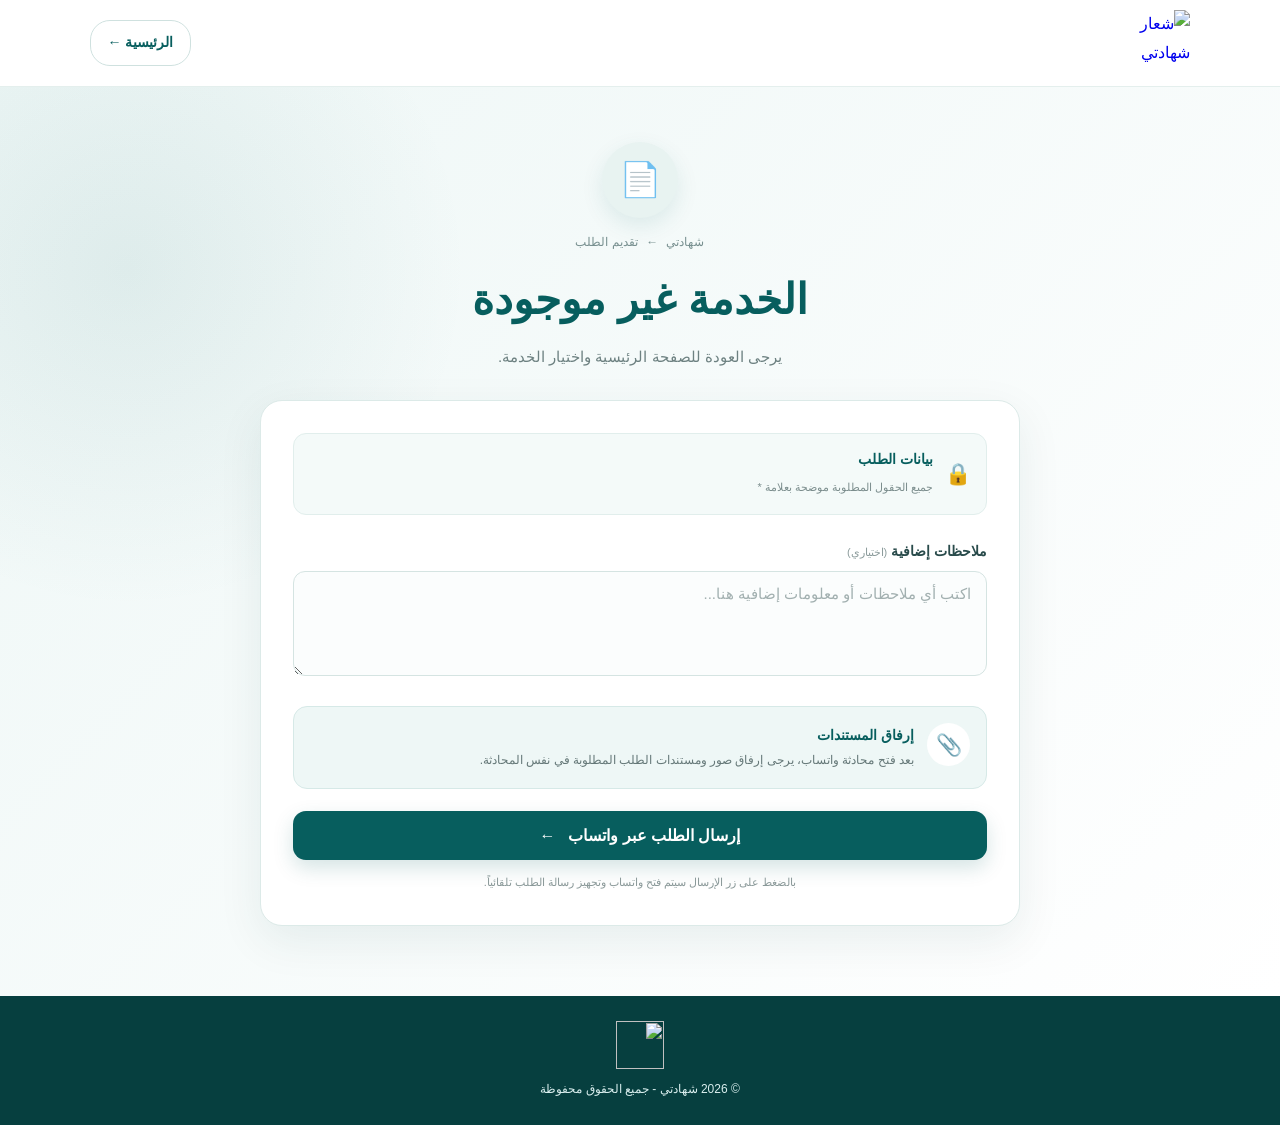
==== service.html @ 915d2704 "Add files via upload" ====
<!DOCTYPE html>
<html lang="ar" dir="rtl">

<head>
    <meta charset="UTF-8">
    <meta name="viewport" content="width=device-width, initial-scale=1.0">

    <title>شهادتي | طلب استخراج الشهادة</title>

    <meta name="description"
        content="نموذج طلب استخراج الشهادة عبر منصة شهادتي. أدخل بياناتك ثم أرسل الطلب عبر واتساب.">
    <meta name="theme-color" content="#075e5e">

    <link rel="icon" type="image/png" href="images/favicon.png">
    <link rel="apple-touch-icon" href="images/apple-touch-icon.png">

    <link rel="stylesheet" href="style.css">
</head>

<body>

    <header class="header">
        <a href="index.html" class="brand" aria-label="شهادتي - الرئيسية">
            <img src="images/logo.png" alt="شعار شهادتي">
        </a>

        <a href="index.html" class="back-btn">الرئيسية ←</a>
    </header>

    <main class="service-page">

        <div class="service-title">
            <div class="service-icon" id="serviceIcon">📄</div>

            <div class="breadcrumb">
                شهادتي <span>←</span> تقديم الطلب
            </div>

            <h1 id="serviceTitle">استخراج الشهادة</h1>

            <p id="serviceDescription">
                يرجى إدخال البيانات المطلوبة بدقة.
            </p>
        </div>

        <form id="certificateForm" class="certificate-form">

            <div class="form-top-note">
                <span>🔒</span>
                <div>
                    <strong>بيانات الطلب</strong>
                    <small>جميع الحقول المطلوبة موضحة بعلامة *</small>
                </div>
            </div>

            <div id="formFields"></div>

            <div class="form-group">
                <label for="notes">
                    ملاحظات إضافية
                    <span class="optional">(اختياري)</span>
                </label>

                <textarea
                    id="notes"
                    name="notes"
                    rows="4"
                    placeholder="اكتب أي ملاحظات أو معلومات إضافية هنا..."></textarea>
            </div>

            <div class="upload-notice">
                <div class="notice-icon">📎</div>

                <div>
                    <strong>إرفاق المستندات</strong>
                    <p>
                        بعد فتح محادثة واتساب، يرجى إرفاق صور ومستندات الطلب
                        المطلوبة في نفس المحادثة.
                    </p>
                </div>
            </div>

            <button type="submit" class="submit-btn">
                إرسال الطلب عبر واتساب
                <span>←</span>
            </button>

            <div id="formMessage" class="form-message"></div>

            <p class="form-footer-note">
                بالضغط على زر الإرسال سيتم فتح واتساب وتجهيز رسالة الطلب تلقائياً.
            </p>

        </form>

    </main>

    <footer>
        <img src="images/logo.png" alt="" aria-hidden="true">
        <p>© 2026 شهادتي - جميع الحقوق محفوظة</p>
    </footer>

    <script src="script.js"></script>
</body>

</html>
---- style.css ----
/* ========================================
   شهادتي - التصميم النهائي
======================================== */

:root {
    --primary: #075e5e;
    --primary-dark: #043f3f;
    --primary-light: #e8f3f1;
    --text: #183b3b;
    --muted: #6d8181;
    --border: #dceae8;
    --white: #ffffff;
    --bg: #f6faf9;
    --shadow: 0 15px 45px rgba(0, 60, 60, 0.08);
}

* {
    margin: 0;
    padding: 0;
    box-sizing: border-box;
}

html {
    scroll-behavior: smooth;
}

body {
    font-family: Tahoma, Arial, sans-serif;
    background: var(--bg);
    color: var(--text);
    line-height: 1.8;
}

button,
input,
textarea {
    font-family: inherit;
}

button,
a {
    -webkit-tap-highlight-color: transparent;
}

button {
    cursor: pointer;
}

.header {
    width: 100%;
    min-height: 78px;
    padding: 10px 7%;
    background: rgba(255,255,255,.94);
    backdrop-filter: blur(12px);
    display: flex;
    align-items: center;
    justify-content: space-between;
    border-bottom: 1px solid #e4efed;
    position: sticky;
    top: 0;
    z-index: 1000;
}

.brand {
    display: flex;
    align-items: center;
    text-decoration: none;
}

.brand img {
    width: 66px;
    height: 66px;
    object-fit: contain;
    display: block;
}

.start-btn,
.main-btn,
.card button,
.submit-btn,
.contact-btn {
    border: 0;
    background: var(--primary);
    color: white;
    font-weight: 800;
    transition: .25s ease;
}

.start-btn {
    padding: 10px 23px;
    border-radius: 25px;
    font-size: 14px;
}

.start-btn:hover,
.main-btn:hover,
.card button:hover,
.submit-btn:hover,
.contact-btn:hover {
    background: var(--primary-dark);
    transform: translateY(-2px);
}

/* Hero */

.hero {
    min-height: 600px;
    display: flex;
    justify-content: center;
    align-items: center;
    text-align: center;
    padding: 75px 20px;
    position: relative;
    overflow: hidden;
    background:
        radial-gradient(circle at 15% 20%, rgba(7,94,94,.11), transparent 28%),
        radial-gradient(circle at 85% 80%, rgba(20,150,145,.10), transparent 30%),
        linear-gradient(135deg, #e9f5f3, #ffffff 55%, #f1f8f7);
}

.hero-content {
    max-width: 850px;
    position: relative;
    z-index: 1;
}

.hero-badge {
    display: inline-block;
    padding: 7px 16px;
    margin-bottom: 18px;
    border: 1px solid #c9e0dd;
    border-radius: 30px;
    color: var(--primary);
    background: rgba(255,255,255,.75);
    font-size: 13px;
    font-weight: 700;
}

.hero h1 {
    font-size: clamp(38px, 7vw, 70px);
    line-height: 1.2;
    color: #064f4f;
    margin-bottom: 22px;
    font-weight: 900;
    letter-spacing: -1.5px;
}

.hero h1 span {
    color: #138b85;
}

.hero p {
    max-width: 690px;
    margin: 0 auto 32px;
    color: #617777;
    font-size: 18px;
}

.hero-actions {
    display: flex;
    justify-content: center;
    align-items: center;
    gap: 13px;
    flex-wrap: wrap;
}

.main-btn {
    padding: 15px 28px;
    border-radius: 30px;
    font-size: 16px;
    box-shadow: 0 10px 28px rgba(7,94,94,.20);
}

.main-btn span {
    margin-right: 8px;
}

.whatsapp-link {
    text-decoration: none;
    color: var(--primary);
    border: 1px solid #bdd8d5;
    background: white;
    padding: 13px 23px;
    border-radius: 30px;
    font-size: 14px;
    font-weight: 700;
    transition: .25s ease;
}

.whatsapp-link:hover {
    background: var(--primary-light);
}

.trust-row {
    margin-top: 30px;
    display: flex;
    justify-content: center;
    flex-wrap: wrap;
    gap: 12px 25px;
    color: #6e8282;
    font-size: 13px;
}

/* Sections */

.services,
.how-it-works {
    padding: 85px 7%;
    background: white;
}

.section-heading {
    text-align: center;
    max-width: 650px;
    margin: 0 auto 45px;
}

.section-heading > span {
    color: #15847f;
    font-size: 13px;
    font-weight: 800;
}

.section-heading h2 {
    margin-top: 5px;
    color: var(--primary);
    font-size: 34px;
}

.section-heading p {
    color: var(--muted);
    margin-top: 7px;
}

/* Cards */

.cards {
    max-width: 1150px;
    margin: auto;
    display: grid;
    grid-template-columns: repeat(3, 1fr);
    gap: 24px;
}

.card {
    position: relative;
    text-align: center;
    padding: 38px 25px 30px;
    border: 1px solid var(--border);
    border-radius: 22px;
    background: white;
    box-shadow: 0 8px 30px rgba(0,50,50,.06);
    transition: .3s ease;
    overflow: hidden;
}

.card:hover {
    transform: translateY(-8px);
    box-shadow: 0 18px 45px rgba(0,50,50,.12);
    border-color: #a8cfcb;
}

.card.featured {
    border-color: #94c7c2;
    box-shadow: 0 15px 42px rgba(7,94,94,.12);
}

.popular {
    position: absolute;
    top: 0;
    right: 50%;
    transform: translateX(50%);
    padding: 4px 13px;
    border-radius: 0 0 12px 12px;
    background: var(--primary);
    color: white;
    font-size: 11px;
    font-weight: 800;
}

.icon,
.service-icon {
    display: flex;
    align-items: center;
    justify-content: center;
    background: var(--primary-light);
    border-radius: 50%;
}

.icon {
    width: 78px;
    height: 78px;
    margin: 0 auto 20px;
    font-size: 35px;
}

.card h3 {
    color: var(--primary);
    font-size: 21px;
    margin-bottom: 10px;
}

.card p {
    color: var(--muted);
    font-size: 14px;
    min-height: 72px;
    margin-bottom: 23px;
}

.card button {
    width: 100%;
    padding: 13px 20px;
    border-radius: 12px;
    font-size: 15px;
}

.card button span {
    margin-right: 6px;
}

/* Steps */

.how-it-works {
    background: #f5faf9;
}

.steps {
    max-width: 1050px;
    margin: auto;
    display: grid;
    grid-template-columns: repeat(3, 1fr);
    gap: 22px;
}

.step {
    text-align: center;
    padding: 28px 22px;
    background: white;
    border: 1px solid var(--border);
    border-radius: 18px;
}

.step b {
    width: 46px;
    height: 46px;
    margin: 0 auto 12px;
    display: flex;
    align-items: center;
    justify-content: center;
    border-radius: 50%;
    background: var(--primary);
    color: white;
    font-size: 18px;
}

.step h3 {
    color: var(--primary);
    font-size: 18px;
}

.step p {
    color: var(--muted);
    font-size: 13px;
    margin-top: 5px;
}

/* Contact */

.contact-section {
    margin: 0;
    padding: 55px 7%;
    background: var(--primary);
    color: white;
    display: flex;
    align-items: center;
    justify-content: space-between;
    gap: 30px;
}

.contact-section span {
    font-size: 13px;
    opacity: .75;
}

.contact-section h2 {
    font-size: 29px;
    margin: 3px 0;
}

.contact-section p {
    opacity: .82;
    font-size: 14px;
}

.contact-btn {
    background: white;
    color: var(--primary);
    padding: 13px 25px;
    border-radius: 30px;
    text-decoration: none;
    white-space: nowrap;
}

.contact-btn:hover {
    background: #e9f5f3;
}

/* Service page */

.service-page {
    min-height: calc(100vh - 78px);
    padding: 55px 20px 70px;
    background:
        radial-gradient(circle at 10% 20%, rgba(7,94,94,.08), transparent 25%),
        linear-gradient(135deg, #eef7f6, #ffffff);
}

.back-btn {
    text-decoration: none;
    color: var(--primary);
    font-size: 14px;
    font-weight: 800;
    padding: 9px 17px;
    border: 1px solid #cfe1df;
    border-radius: 20px;
    transition: .25s;
}

.back-btn:hover {
    background: var(--primary-light);
}

.service-title {
    max-width: 760px;
    margin: 0 auto 30px;
    text-align: center;
}

.service-icon {
    width: 76px;
    height: 76px;
    margin: 0 auto 14px;
    font-size: 34px;
    box-shadow: 0 8px 22px rgba(7,94,94,.10);
}

.breadcrumb {
    color: #789090;
    font-size: 12px;
    margin-bottom: 8px;
}

.breadcrumb span {
    margin: 0 5px;
}

.service-title h1 {
    color: var(--primary);
    font-size: clamp(28px, 5vw, 42px);
    margin-bottom: 6px;
}

.service-title p {
    color: var(--muted);
    font-size: 15px;
}

.certificate-form {
    width: 100%;
    max-width: 760px;
    margin: auto;
    padding: 32px;
    background: white;
    border: 1px solid var(--border);
    border-radius: 22px;
    box-shadow: var(--shadow);
}

.form-top-note {
    display: flex;
    align-items: center;
    gap: 12px;
    padding: 13px 15px;
    margin-bottom: 24px;
    background: #f4faf9;
    border: 1px solid #e1eeec;
    border-radius: 13px;
}

.form-top-note > span {
    font-size: 21px;
}

.form-top-note strong {
    display: block;
    color: var(--primary);
    font-size: 14px;
}

.form-top-note small {
    color: #7b8d8d;
    font-size: 11px;
}

.form-group {
    margin-bottom: 20px;
}

.form-group label {
    display: block;
    margin-bottom: 7px;
    color: #294b4b;
    font-size: 14px;
    font-weight: 800;
}

.required {
    color: #d9534f;
    margin-right: 3px;
}

.optional {
    color: #8b9b9b;
    font-size: 11px;
    font-weight: normal;
}

.form-group input,
.form-group textarea {
    width: 100%;
    border: 1px solid #d5e4e2;
    border-radius: 12px;
    background: #fbfdfd;
    color: var(--text);
    outline: none;
    font-size: 15px;
    padding: 13px 15px;
    transition: .2s;
}

.form-group input {
    height: 49px;
}

.form-group textarea {
    min-height: 105px;
    resize: vertical;
}

.form-group input:focus,
.form-group textarea:focus {
    border-color: var(--primary);
    background: white;
    box-shadow: 0 0 0 3px rgba(7,94,94,.08);
}

.form-group input::placeholder,
.form-group textarea::placeholder {
    color: #a2b0b0;
}

.upload-notice {
    display: flex;
    align-items: flex-start;
    gap: 13px;
    padding: 16px;
    margin: 7px 0 22px;
    background: #eef7f6;
    border: 1px solid #d6e9e7;
    border-radius: 14px;
}

.notice-icon {
    width: 43px;
    height: 43px;
    flex-shrink: 0;
    display: flex;
    align-items: center;
    justify-content: center;
    background: white;
    border-radius: 50%;
    font-size: 21px;
}

.upload-notice strong {
    display: block;
    color: var(--primary);
    margin-bottom: 2px;
    font-size: 14px;
}

.upload-notice p {
    color: #657878;
    font-size: 12px;
}

.submit-btn {
    width: 100%;
    padding: 15px;
    border-radius: 13px;
    font-size: 16px;
    box-shadow: 0 8px 20px rgba(7,94,94,.17);
}

.submit-btn span {
    margin-right: 8px;
}

.form-message {
    margin-top: 15px;
    padding: 12px;
    border-radius: 10px;
    text-align: center;
    font-size: 13px;
    display: none;
}

.form-message.success {
    display: block;
    background: #e8f6ef;
    color: #24734b;
    border: 1px solid #c8e8d7;
}

.form-footer-note {
    text-align: center;
    color: #8a9999;
    font-size: 11px;
    margin-top: 13px;
}

/* Footer */

footer {
    background: #063f3f;
    color: #d9eeee;
    text-align: center;
    padding: 25px 15px;
}

footer img {
    width: 48px;
    height: 48px;
    object-fit: contain;
    margin-bottom: 5px;
}

footer p {
    font-size: 12px;
}

/* Responsive */

@media (max-width: 850px) {

    .header {
        padding: 8px 5%;
    }

    .brand img {
        width: 58px;
        height: 58px;
    }

    .cards,
    .steps {
        grid-template-columns: 1fr;
        max-width: 520px;
    }

    .hero {
        min-height: 540px;
    }

    .hero p {
        font-size: 16px;
    }

    .contact-section {
        flex-direction: column;
        text-align: center;
    }

}

@media (max-width: 600px) {

    .header {
        min-height: 68px;
    }

    .start-btn {
        padding: 9px 16px;
        font-size: 12px;
    }

    .brand img {
        width: 53px;
        height: 53px;
    }

    .hero {
        padding: 60px 18px;
    }

    .hero h1 {
        font-size: 36px;
    }

    .hero-actions {
        flex-direction: column;
    }

    .main-btn,
    .whatsapp-link {
        width: min(100%, 330px);
    }

    .trust-row {
        gap: 7px 15px;
        font-size: 11px;
    }

    .services,
    .how-it-works {
        padding: 65px 5%;
    }

    .section-heading h2 {
        font-size: 29px;
    }

    .certificate-form {
        padding: 23px 17px;
        border-radius: 17px;
    }

    .service-page {
        padding: 40px 14px 55px;
    }

    .service-title h1 {
        font-size: 29px;
    }

    .upload-notice {
        padding: 14px;
    }

    .contact-section {
        padding: 45px 6%;
    }

}
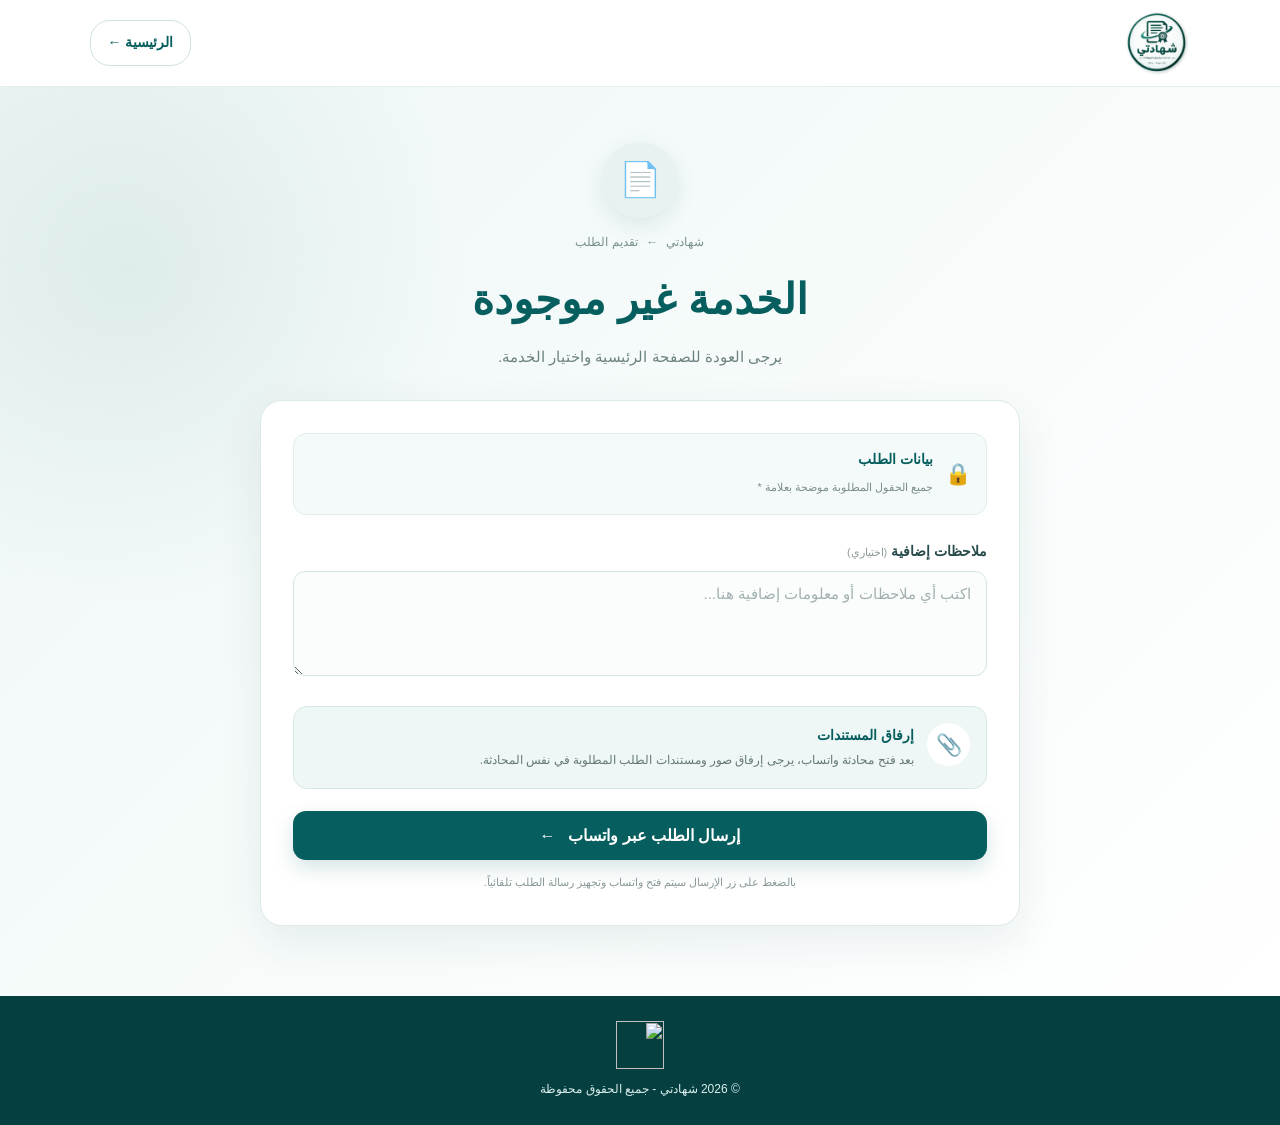
==== commit 282792ec: "Fix logo image source in service.html" ====
--- a/service.html
+++ b/service.html
@@ -21,7 +21,7 @@
 
     <header class="header">
         <a href="index.html" class="brand" aria-label="شهادتي - الرئيسية">
-            <img src="images/logo.png" alt="شعار شهادتي">
+            <img src="logo.png" alt="شعار شهادتي">
         </a>
 
         <a href="index.html" class="back-btn">الرئيسية ←</a>
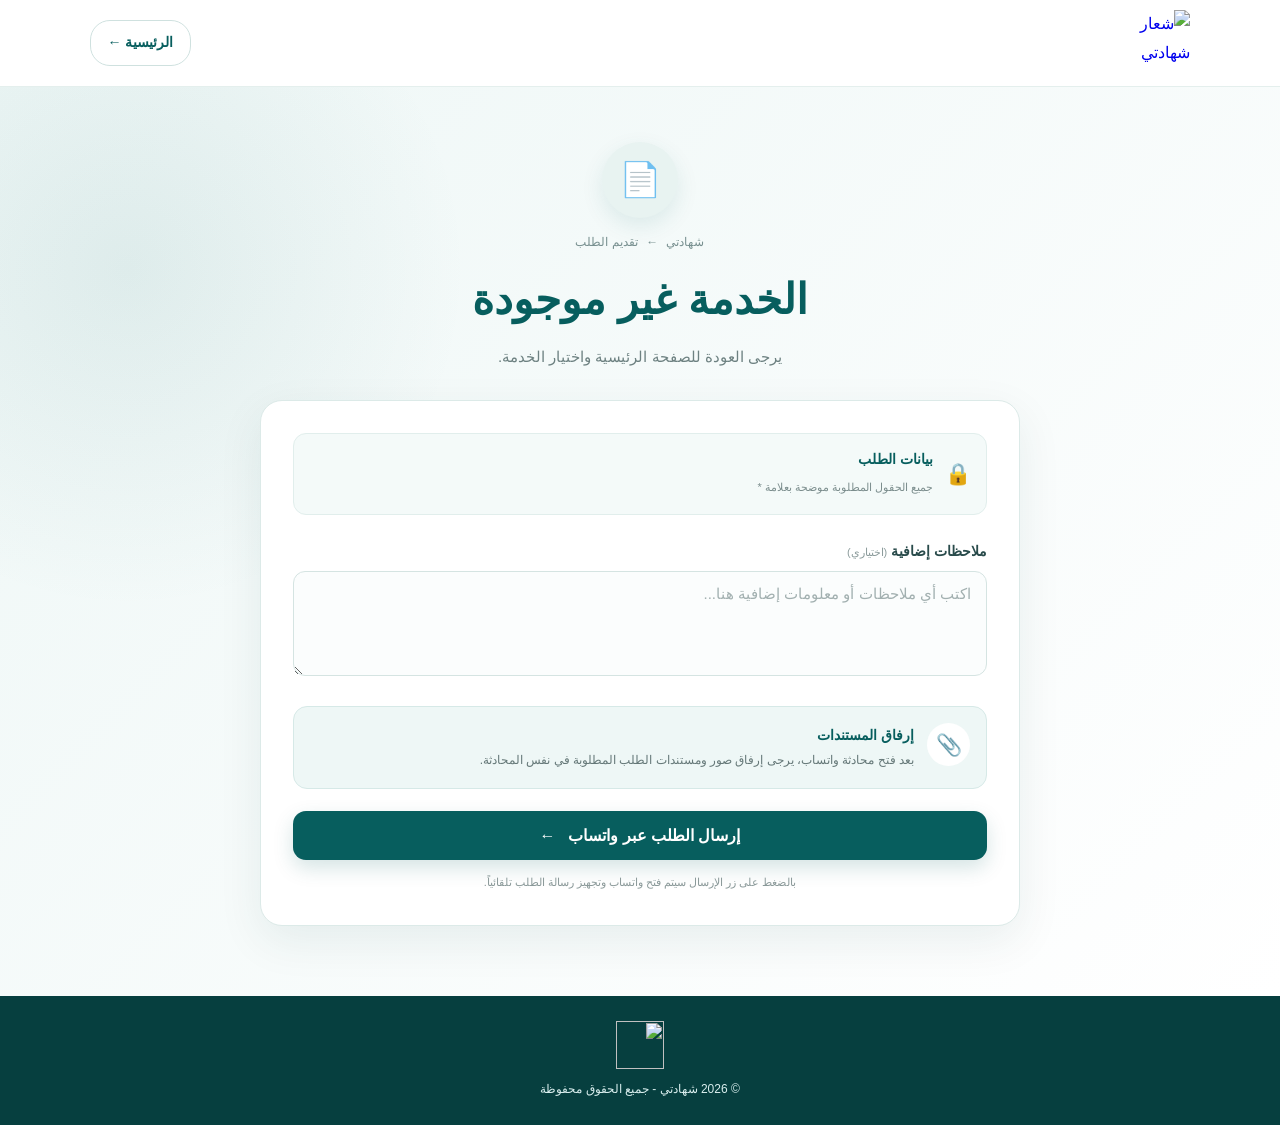
==== commit 377f5e61: "restore old version" ====
--- a/service.html
+++ b/service.html
@@ -21,7 +21,7 @@
 
     <header class="header">
         <a href="index.html" class="brand" aria-label="شهادتي - الرئيسية">
-            <img src="logo.png" alt="شعار شهادتي">
+            <img src="images/logo.png" alt="شعار شهادتي">
         </a>
 
         <a href="index.html" class="back-btn">الرئيسية ←</a>
